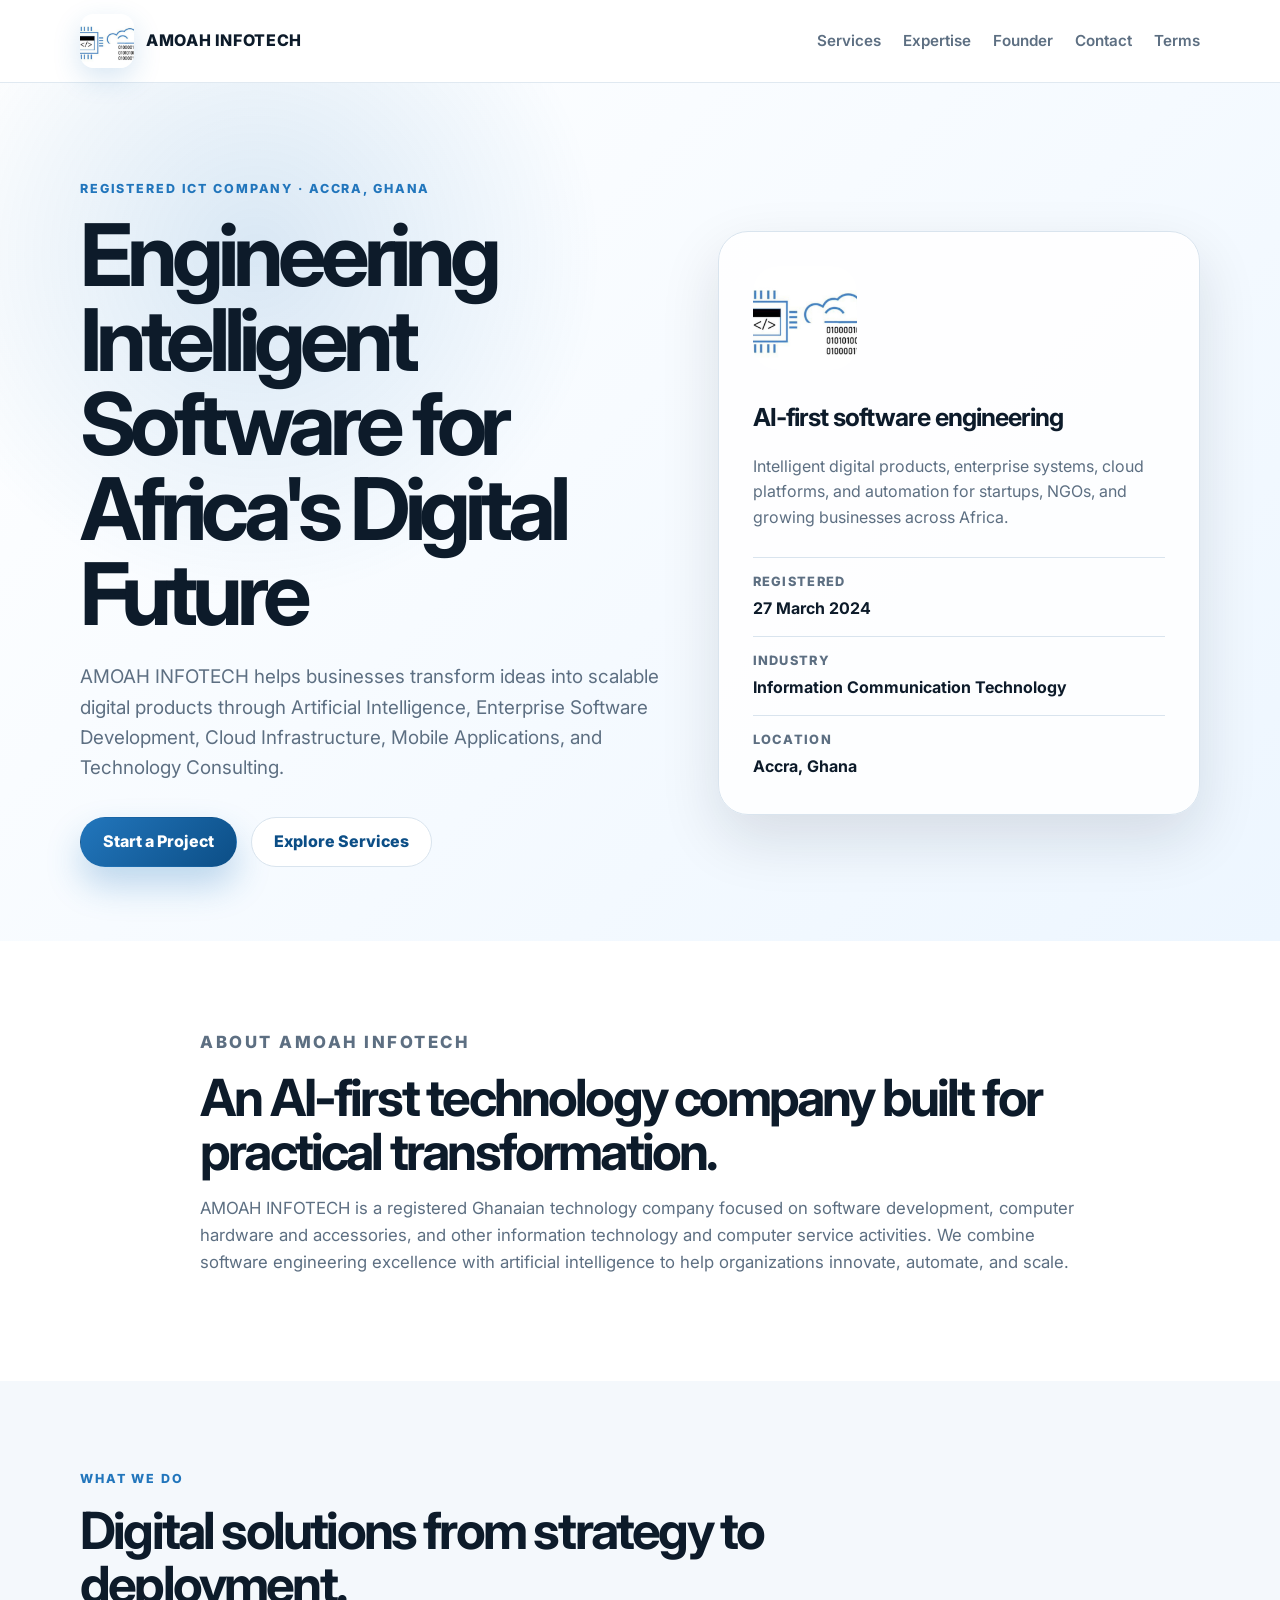
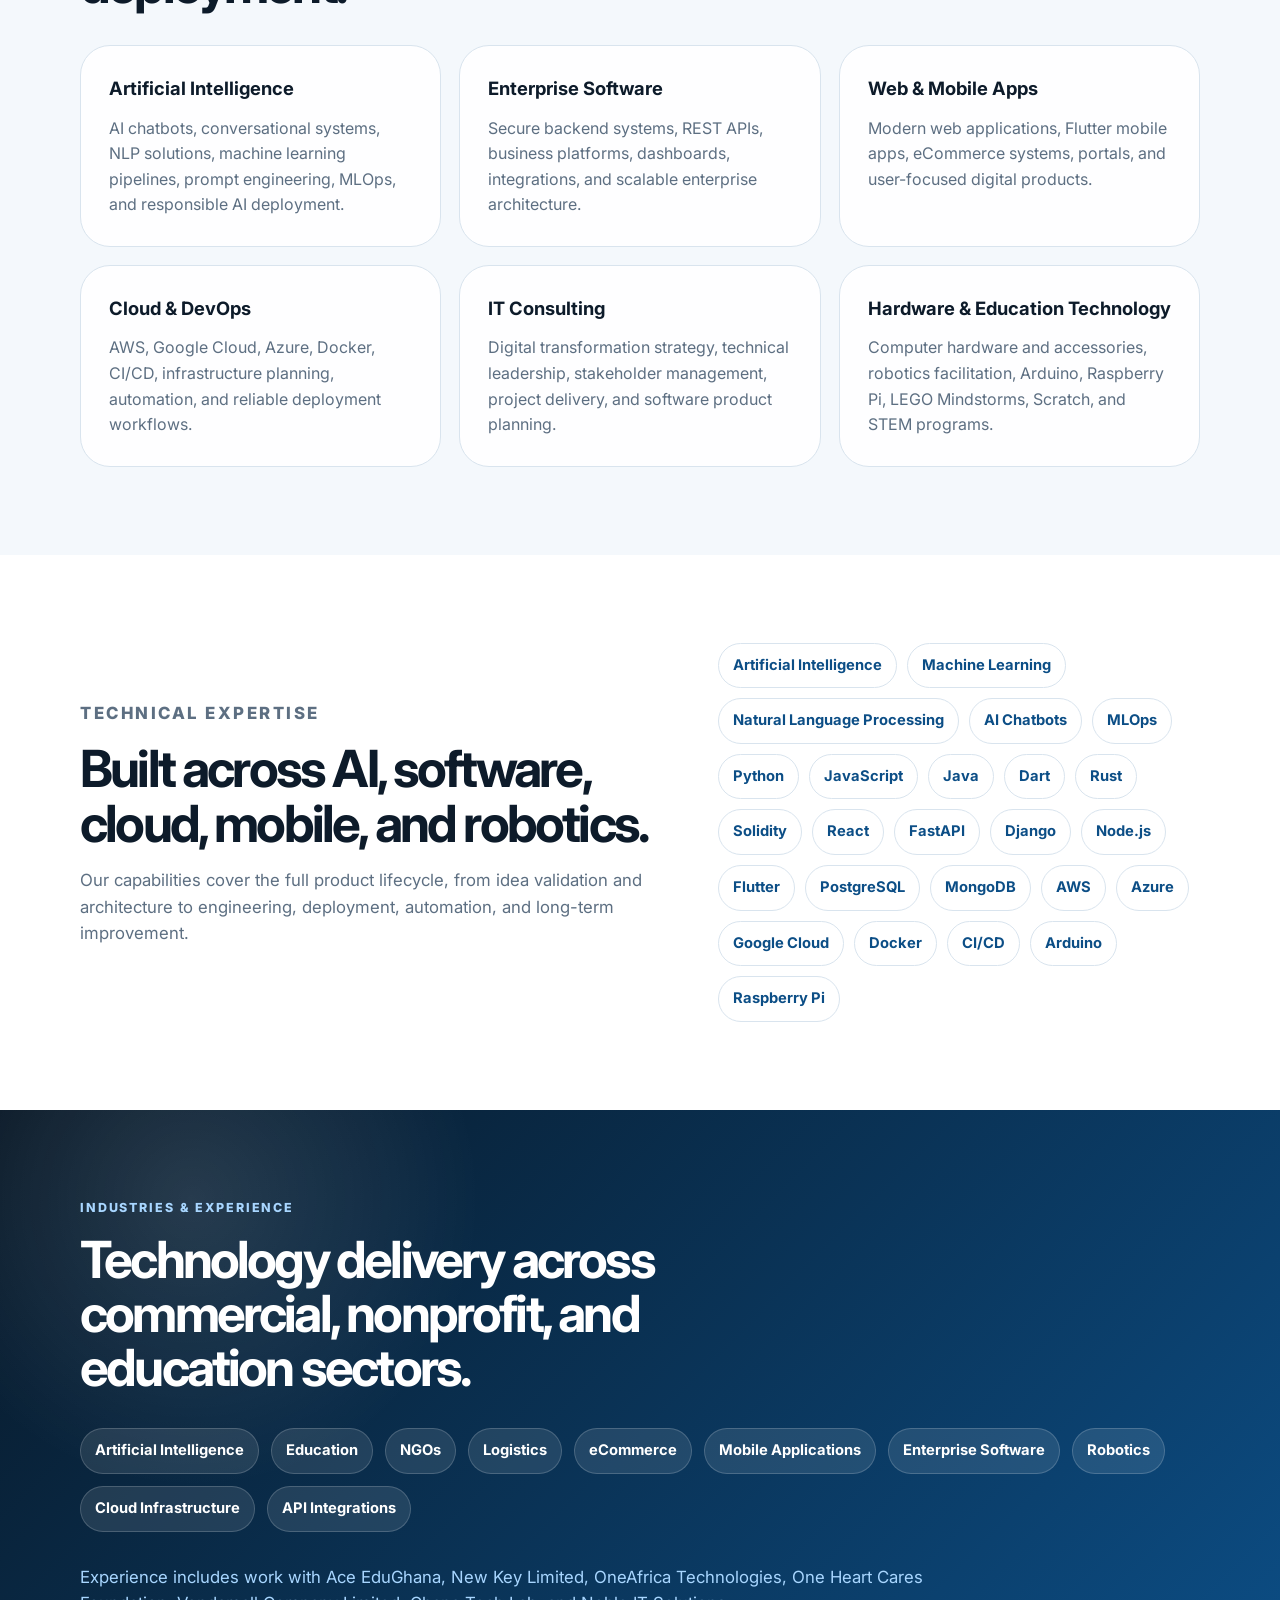
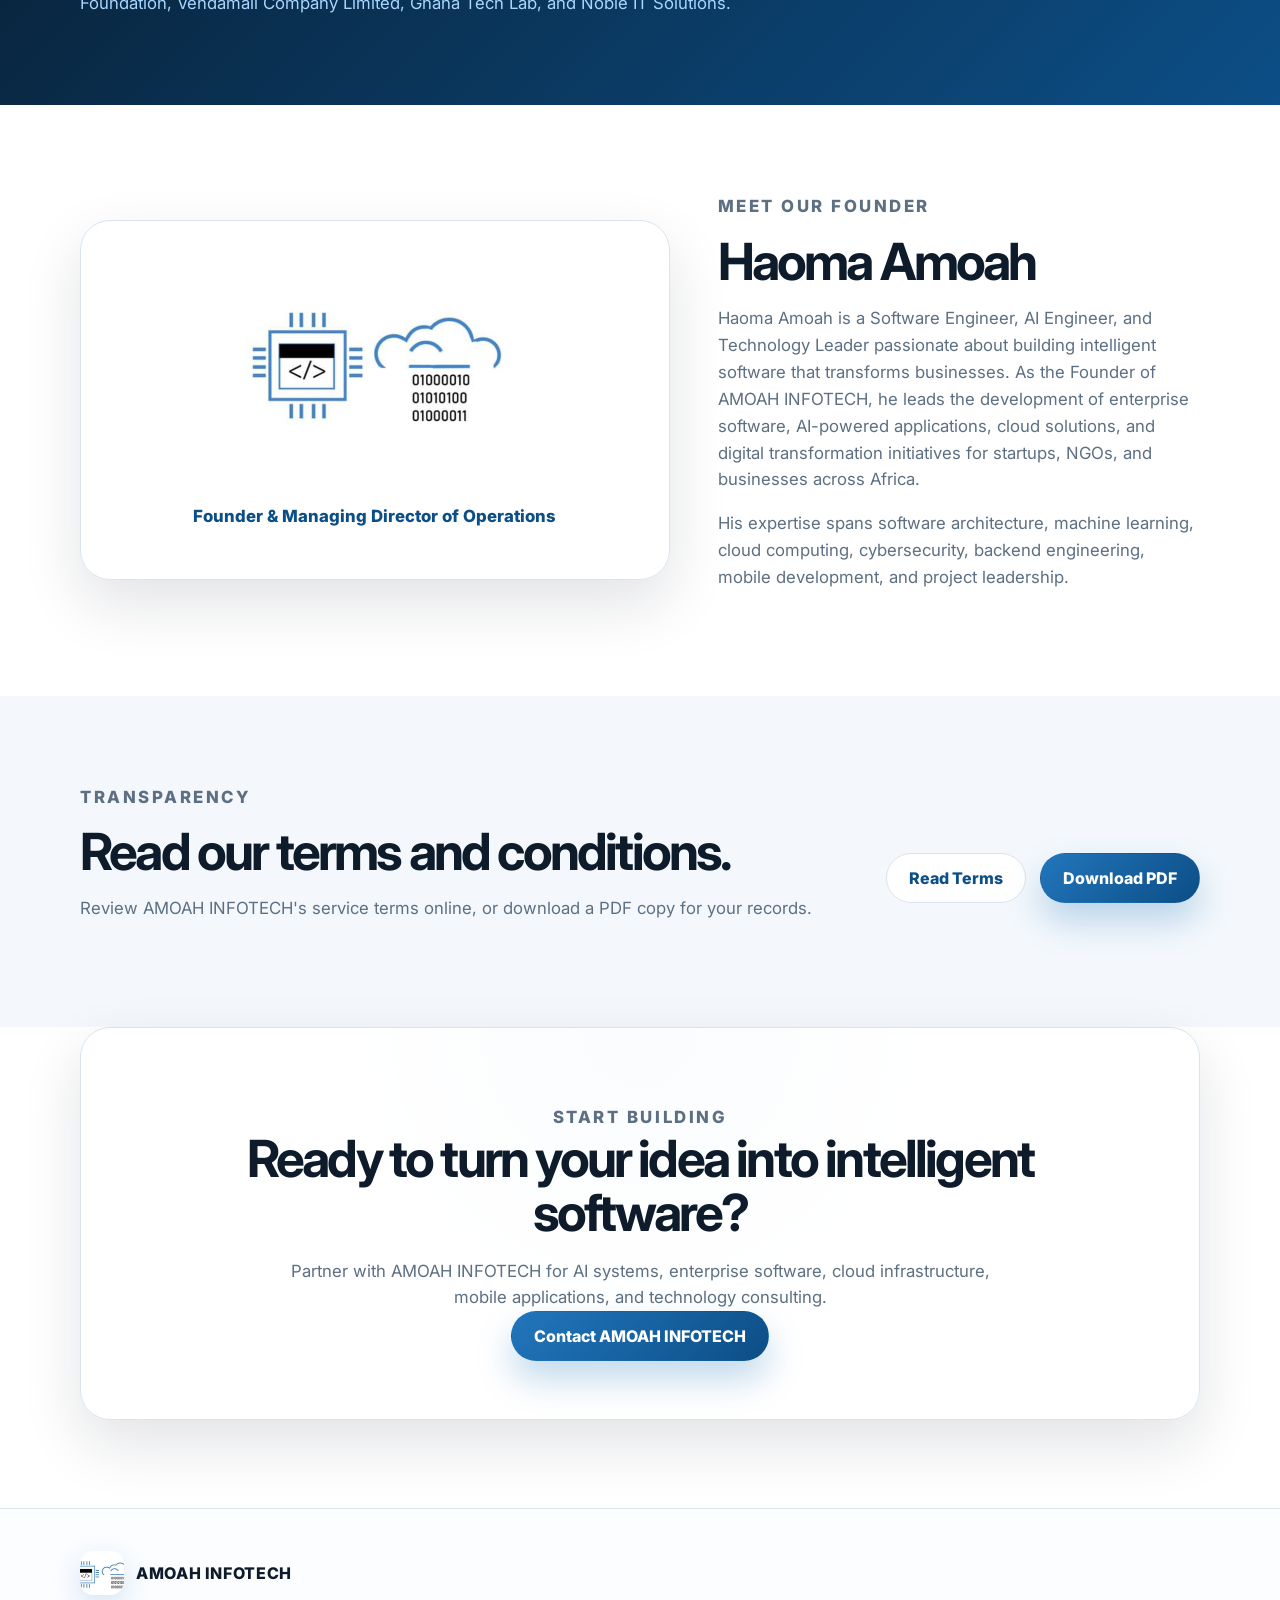
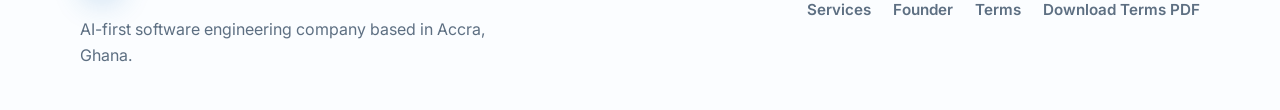
==== index.html @ 6fc9aa8a "Build AMOAH INFOTECH website Co-authored-by: Cursor <cursoragent@cursor.com>" ====
<!doctype html>
<html lang="en">
  <head>
    <meta charset="UTF-8" />
    <meta name="viewport" content="width=device-width, initial-scale=1.0" />
    <meta
      name="description"
      content="AMOAH INFOTECH is an AI-first software engineering company in Accra, Ghana, building intelligent software, cloud solutions, mobile apps, and automation systems."
    />
    <title>AMOAH INFOTECH | AI-First Software Engineering</title>
    <link rel="preconnect" href="https://fonts.googleapis.com" />
    <link rel="preconnect" href="https://fonts.gstatic.com" crossorigin />
    <link
      href="https://fonts.googleapis.com/css2?family=Inter:wght@400;500;600;700;800&display=swap"
      rel="stylesheet"
    />
    <link rel="stylesheet" href="styles.css" />
  </head>
  <body>
    <header class="site-header">
      <nav class="nav container" aria-label="Main navigation">
        <a class="brand" href="#top" aria-label="AMOAH INFOTECH home">
          <img src="assets/logo.png" alt="AMOAH INFOTECH logo" />
          <span>AMOAH INFOTECH</span>
        </a>
        <div class="nav-links">
          <a href="#services">Services</a>
          <a href="#expertise">Expertise</a>
          <a href="#founder">Founder</a>
          <a href="#contact">Contact</a>
          <a href="terms.html">Terms</a>
        </div>
      </nav>
    </header>

    <main id="top">
      <section class="hero">
        <div class="container hero-grid">
          <div class="hero-copy">
            <p class="eyebrow">Registered ICT Company · Accra, Ghana</p>
            <h1>Engineering Intelligent Software for Africa's Digital Future</h1>
            <p class="hero-text">
              AMOAH INFOTECH helps businesses transform ideas into scalable digital products through
              Artificial Intelligence, Enterprise Software Development, Cloud Infrastructure, Mobile
              Applications, and Technology Consulting.
            </p>
            <div class="hero-actions">
              <a class="btn primary" href="#contact">Start a Project</a>
              <a class="btn secondary" href="#services">Explore Services</a>
            </div>
          </div>
          <aside class="hero-card" aria-label="Company profile">
            <img src="assets/logo.png" alt="" />
            <h2>AI-first software engineering</h2>
            <p>
              Intelligent digital products, enterprise systems, cloud platforms, and automation for
              startups, NGOs, and growing businesses across Africa.
            </p>
            <dl>
              <div>
                <dt>Registered</dt>
                <dd>27 March 2024</dd>
              </div>
              <div>
                <dt>Industry</dt>
                <dd>Information Communication Technology</dd>
              </div>
              <div>
                <dt>Location</dt>
                <dd>Accra, Ghana</dd>
              </div>
            </dl>
          </aside>
        </div>
      </section>

      <section class="section">
        <div class="container intro">
          <p class="eyebrow">About AMOAH INFOTECH</p>
          <h2>An AI-first technology company built for practical transformation.</h2>
          <p>
            AMOAH INFOTECH is a registered Ghanaian technology company focused on software
            development, computer hardware and accessories, and other information technology and
            computer service activities. We combine software engineering excellence with artificial
            intelligence to help organizations innovate, automate, and scale.
          </p>
        </div>
      </section>

      <section class="section muted" id="services">
        <div class="container">
          <div class="section-heading">
            <p class="eyebrow">What We Do</p>
            <h2>Digital solutions from strategy to deployment.</h2>
          </div>
          <div class="cards">
            <article class="card">
              <h3>Artificial Intelligence</h3>
              <p>
                AI chatbots, conversational systems, NLP solutions, machine learning pipelines,
                prompt engineering, MLOps, and responsible AI deployment.
              </p>
            </article>
            <article class="card">
              <h3>Enterprise Software</h3>
              <p>
                Secure backend systems, REST APIs, business platforms, dashboards, integrations, and
                scalable enterprise architecture.
              </p>
            </article>
            <article class="card">
              <h3>Web & Mobile Apps</h3>
              <p>
                Modern web applications, Flutter mobile apps, eCommerce systems, portals, and
                user-focused digital products.
              </p>
            </article>
            <article class="card">
              <h3>Cloud & DevOps</h3>
              <p>
                AWS, Google Cloud, Azure, Docker, CI/CD, infrastructure planning, automation, and
                reliable deployment workflows.
              </p>
            </article>
            <article class="card">
              <h3>IT Consulting</h3>
              <p>
                Digital transformation strategy, technical leadership, stakeholder management,
                project delivery, and software product planning.
              </p>
            </article>
            <article class="card">
              <h3>Hardware & Education Technology</h3>
              <p>
                Computer hardware and accessories, robotics facilitation, Arduino, Raspberry Pi,
                LEGO Mindstorms, Scratch, and STEM programs.
              </p>
            </article>
          </div>
        </div>
      </section>

      <section class="section" id="expertise">
        <div class="container split">
          <div>
            <p class="eyebrow">Technical Expertise</p>
            <h2>Built across AI, software, cloud, mobile, and robotics.</h2>
            <p>
              Our capabilities cover the full product lifecycle, from idea validation and architecture
              to engineering, deployment, automation, and long-term improvement.
            </p>
          </div>
          <div class="tag-cloud" aria-label="Technical skills">
            <span>Artificial Intelligence</span>
            <span>Machine Learning</span>
            <span>Natural Language Processing</span>
            <span>AI Chatbots</span>
            <span>MLOps</span>
            <span>Python</span>
            <span>JavaScript</span>
            <span>Java</span>
            <span>Dart</span>
            <span>Rust</span>
            <span>Solidity</span>
            <span>React</span>
            <span>FastAPI</span>
            <span>Django</span>
            <span>Node.js</span>
            <span>Flutter</span>
            <span>PostgreSQL</span>
            <span>MongoDB</span>
            <span>AWS</span>
            <span>Azure</span>
            <span>Google Cloud</span>
            <span>Docker</span>
            <span>CI/CD</span>
            <span>Arduino</span>
            <span>Raspberry Pi</span>
          </div>
        </div>
      </section>

      <section class="section dark">
        <div class="container">
          <div class="section-heading">
            <p class="eyebrow">Industries & Experience</p>
            <h2>Technology delivery across commercial, nonprofit, and education sectors.</h2>
          </div>
          <div class="logo-grid" aria-label="Experience areas">
            <span>Artificial Intelligence</span>
            <span>Education</span>
            <span>NGOs</span>
            <span>Logistics</span>
            <span>eCommerce</span>
            <span>Mobile Applications</span>
            <span>Enterprise Software</span>
            <span>Robotics</span>
            <span>Cloud Infrastructure</span>
            <span>API Integrations</span>
          </div>
          <p class="credibility">
            Experience includes work with Ace EduGhana, New Key Limited, OneAfrica Technologies, One
            Heart Cares Foundation, Vendamall Company Limited, Ghana Tech Lab, and Noble IT Solutions.
          </p>
        </div>
      </section>

      <section class="section" id="founder">
        <div class="container founder">
          <div class="founder-card">
            <img src="assets/logo.png" alt="" />
            <p>Founder & Managing Director of Operations</p>
          </div>
          <div>
            <p class="eyebrow">Meet Our Founder</p>
            <h2>Haoma Amoah</h2>
            <p>
              Haoma Amoah is a Software Engineer, AI Engineer, and Technology Leader passionate about
              building intelligent software that transforms businesses. As the Founder of AMOAH
              INFOTECH, he leads the development of enterprise software, AI-powered applications,
              cloud solutions, and digital transformation initiatives for startups, NGOs, and
              businesses across Africa.
            </p>
            <p>
              His expertise spans software architecture, machine learning, cloud computing,
              cybersecurity, backend engineering, mobile development, and project leadership.
            </p>
          </div>
        </div>
      </section>

      <section class="section muted">
        <div class="container terms-cta">
          <div>
            <p class="eyebrow">Transparency</p>
            <h2>Read our terms and conditions.</h2>
            <p>
              Review AMOAH INFOTECH's service terms online, or download a PDF copy for your records.
            </p>
          </div>
          <div class="terms-actions">
            <a class="btn secondary" href="terms.html">Read Terms</a>
            <a class="btn primary" href="assets/terms-and-conditions.pdf" download>
              Download PDF
            </a>
          </div>
        </div>
      </section>

      <section class="section contact" id="contact">
        <div class="container contact-card">
          <p class="eyebrow">Start Building</p>
          <h2>Ready to turn your idea into intelligent software?</h2>
          <p>
            Partner with AMOAH INFOTECH for AI systems, enterprise software, cloud infrastructure,
            mobile applications, and technology consulting.
          </p>
          <a class="btn primary" href="mailto:info@amoahinfotech.com">Contact AMOAH INFOTECH</a>
        </div>
      </section>
    </main>

    <footer class="site-footer">
      <div class="container footer-grid">
        <div>
          <a class="brand footer-brand" href="#top">
            <img src="assets/logo.png" alt="" />
            <span>AMOAH INFOTECH</span>
          </a>
          <p>AI-first software engineering company based in Accra, Ghana.</p>
        </div>
        <div class="footer-links">
          <a href="#services">Services</a>
          <a href="#founder">Founder</a>
          <a href="terms.html">Terms</a>
          <a href="assets/terms-and-conditions.pdf" download>Download Terms PDF</a>
        </div>
      </div>
    </footer>
  </body>
</html>
---- styles.css ----
:root {
  --blue: #2276bc;
  --blue-dark: #0c4e86;
  --ink: #0d1b2a;
  --muted: #5d6f82;
  --line: #d9e4ee;
  --surface: #f4f8fc;
  --white: #ffffff;
  --shadow: 0 24px 60px rgba(13, 27, 42, 0.12);
}

* {
  box-sizing: border-box;
}

html {
  scroll-behavior: smooth;
}

body {
  margin: 0;
  color: var(--ink);
  background: var(--white);
  font-family: "Inter", Arial, sans-serif;
  line-height: 1.6;
}

a {
  color: inherit;
  text-decoration: none;
}

img {
  display: block;
  max-width: 100%;
}

.container {
  width: min(1120px, calc(100% - 40px));
  margin: 0 auto;
}

.site-header {
  position: sticky;
  top: 0;
  z-index: 20;
  border-bottom: 1px solid rgba(217, 228, 238, 0.8);
  background: rgba(255, 255, 255, 0.92);
  backdrop-filter: blur(16px);
}

.nav {
  display: flex;
  align-items: center;
  justify-content: space-between;
  gap: 24px;
  min-height: 82px;
}

.brand {
  display: inline-flex;
  align-items: center;
  gap: 12px;
  font-weight: 800;
  letter-spacing: 0.04em;
}

.brand img {
  width: 54px;
  height: 54px;
  border-radius: 14px;
  object-fit: cover;
  box-shadow: 0 10px 28px rgba(34, 118, 188, 0.18);
}

.nav-links,
.footer-links {
  display: flex;
  align-items: center;
  gap: 22px;
  color: var(--muted);
  font-size: 0.95rem;
  font-weight: 600;
}

.nav-links a:hover,
.footer-links a:hover {
  color: var(--blue);
}

.hero {
  overflow: hidden;
  padding: 96px 0 74px;
  background:
    radial-gradient(circle at 20% 20%, rgba(34, 118, 188, 0.16), transparent 28%),
    linear-gradient(135deg, #ffffff 0%, #edf6ff 100%);
}

.hero-grid,
.split,
.founder,
.terms-cta,
.footer-grid {
  display: grid;
  align-items: center;
  gap: 48px;
}

.hero-grid,
.split,
.founder,
.footer-grid {
  grid-template-columns: 1.1fr 0.9fr;
}

.hero-copy h1,
.page-hero h1 {
  max-width: 780px;
  margin: 0;
  font-size: clamp(2.6rem, 7vw, 5.4rem);
  line-height: 0.98;
  letter-spacing: -0.07em;
}

.hero-text {
  max-width: 690px;
  margin: 26px 0 0;
  color: var(--muted);
  font-size: 1.18rem;
}

.eyebrow {
  margin: 0 0 14px;
  color: var(--blue);
  font-size: 0.78rem;
  font-weight: 800;
  letter-spacing: 0.15em;
  text-transform: uppercase;
}

.hero-actions,
.terms-actions,
.legal-download {
  display: flex;
  flex-wrap: wrap;
  gap: 14px;
  margin-top: 34px;
}

.btn {
  display: inline-flex;
  align-items: center;
  justify-content: center;
  min-height: 50px;
  border-radius: 999px;
  padding: 0 22px;
  border: 1px solid transparent;
  font-weight: 800;
  transition:
    transform 180ms ease,
    box-shadow 180ms ease,
    border-color 180ms ease;
}

.btn:hover {
  transform: translateY(-2px);
}

.btn.primary {
  color: var(--white);
  background: linear-gradient(135deg, var(--blue), var(--blue-dark));
  box-shadow: 0 18px 35px rgba(34, 118, 188, 0.28);
}

.btn.secondary {
  color: var(--blue-dark);
  border-color: var(--line);
  background: var(--white);
}

.hero-card,
.card,
.founder-card,
.contact-card {
  border: 1px solid var(--line);
  border-radius: 30px;
  background: rgba(255, 255, 255, 0.88);
  box-shadow: var(--shadow);
}

.hero-card {
  padding: 34px;
}

.hero-card img {
  width: 104px;
  height: 104px;
  margin-bottom: 28px;
  border-radius: 24px;
  object-fit: cover;
}

.hero-card h2 {
  margin: 0 0 12px;
  font-size: 1.55rem;
  letter-spacing: -0.04em;
}

.hero-card p,
.intro p,
.split p,
.founder p,
.terms-cta p,
.contact-card p,
.page-hero p {
  color: var(--muted);
}

.hero-card dl {
  display: grid;
  gap: 14px;
  margin: 26px 0 0;
}

.hero-card dl div {
  padding-top: 14px;
  border-top: 1px solid var(--line);
}

.hero-card dt {
  color: var(--muted);
  font-size: 0.8rem;
  font-weight: 800;
  letter-spacing: 0.1em;
  text-transform: uppercase;
}

.hero-card dd {
  margin: 4px 0 0;
  font-weight: 700;
}

.section {
  padding: 88px 0;
}

.muted {
  background: var(--surface);
}

.intro {
  max-width: 880px;
}

.intro h2,
.section-heading h2,
.split h2,
.founder h2,
.terms-cta h2,
.contact-card h2 {
  margin: 0;
  font-size: clamp(2rem, 4vw, 3.2rem);
  line-height: 1.06;
  letter-spacing: -0.055em;
}

.intro p,
.split p,
.founder p,
.terms-cta p,
.contact-card p,
.page-hero p {
  font-size: 1.05rem;
}

.section-heading {
  max-width: 760px;
  margin-bottom: 34px;
}

.cards {
  display: grid;
  grid-template-columns: repeat(3, 1fr);
  gap: 18px;
}

.card {
  padding: 28px;
  box-shadow: none;
}

.card h3 {
  margin: 0 0 12px;
  font-size: 1.15rem;
}

.card p {
  margin: 0;
  color: var(--muted);
}

.tag-cloud {
  display: flex;
  flex-wrap: wrap;
  gap: 10px;
}

.tag-cloud span,
.logo-grid span {
  border: 1px solid var(--line);
  border-radius: 999px;
  padding: 10px 14px;
  background: var(--white);
  color: var(--blue-dark);
  font-weight: 700;
  font-size: 0.92rem;
}

.dark {
  color: var(--white);
  background:
    radial-gradient(circle at 15% 15%, rgba(255, 255, 255, 0.12), transparent 24%),
    linear-gradient(135deg, #081827, #0c4e86);
}

.dark .eyebrow,
.dark .credibility {
  color: #a8d6ff;
}

.dark .section-heading h2 {
  max-width: 900px;
}

.logo-grid {
  display: flex;
  flex-wrap: wrap;
  gap: 12px;
}

.logo-grid span {
  color: var(--white);
  border-color: rgba(255, 255, 255, 0.18);
  background: rgba(255, 255, 255, 0.1);
}

.credibility {
  max-width: 860px;
  margin: 32px 0 0;
  font-size: 1.05rem;
}

.founder-card {
  min-height: 360px;
  display: grid;
  place-items: center;
  padding: 32px;
  text-align: center;
}

.founder-card img {
  width: min(260px, 70%);
  border-radius: 36px;
}

.founder-card p {
  margin: 20px 0 0;
  color: var(--blue-dark);
  font-weight: 800;
}

.terms-cta {
  grid-template-columns: 1fr auto;
}

.contact {
  padding-top: 0;
}

.contact-card {
  padding: 58px;
  text-align: center;
  background:
    linear-gradient(rgba(255, 255, 255, 0.9), rgba(255, 255, 255, 0.9)),
    radial-gradient(circle at 50% 0%, rgba(34, 118, 188, 0.24), transparent 44%);
}

.contact-card p {
  max-width: 720px;
  margin: 18px auto 0;
}

.site-footer {
  padding: 42px 0;
  border-top: 1px solid var(--line);
  background: #fbfdff;
}

.footer-brand img {
  width: 44px;
  height: 44px;
}

.site-footer p {
  max-width: 430px;
  margin: 14px 0 0;
  color: var(--muted);
}

.footer-links {
  justify-content: flex-end;
  flex-wrap: wrap;
}

.page-hero {
  padding: 92px 0 58px;
  background:
    radial-gradient(circle at 20% 10%, rgba(34, 118, 188, 0.16), transparent 30%),
    linear-gradient(135deg, #ffffff 0%, #f0f7ff 100%);
}

.page-hero p {
  max-width: 760px;
  margin: 20px 0 0;
}

.legal {
  max-width: 860px;
}

.legal h2 {
  margin: 34px 0 10px;
  font-size: 1.35rem;
  letter-spacing: -0.02em;
}

.legal p {
  color: var(--muted);
}

@media (max-width: 900px) {
  .nav {
    align-items: flex-start;
    flex-direction: column;
    padding: 18px 0;
  }

  .nav-links {
    width: 100%;
    overflow-x: auto;
    padding-bottom: 6px;
  }

  .hero-grid,
  .split,
  .founder,
  .terms-cta,
  .footer-grid {
    grid-template-columns: 1fr;
  }

  .terms-actions,
  .footer-links {
    justify-content: flex-start;
  }

  .cards {
    grid-template-columns: repeat(2, 1fr);
  }
}

@media (max-width: 640px) {
  .container {
    width: min(100% - 28px, 1120px);
  }

  .hero {
    padding-top: 62px;
  }

  .section,
  .page-hero {
    padding: 62px 0;
  }

  .cards {
    grid-template-columns: 1fr;
  }

  .contact-card {
    padding: 34px 22px;
  }

  .brand span {
    font-size: 0.92rem;
  }
}
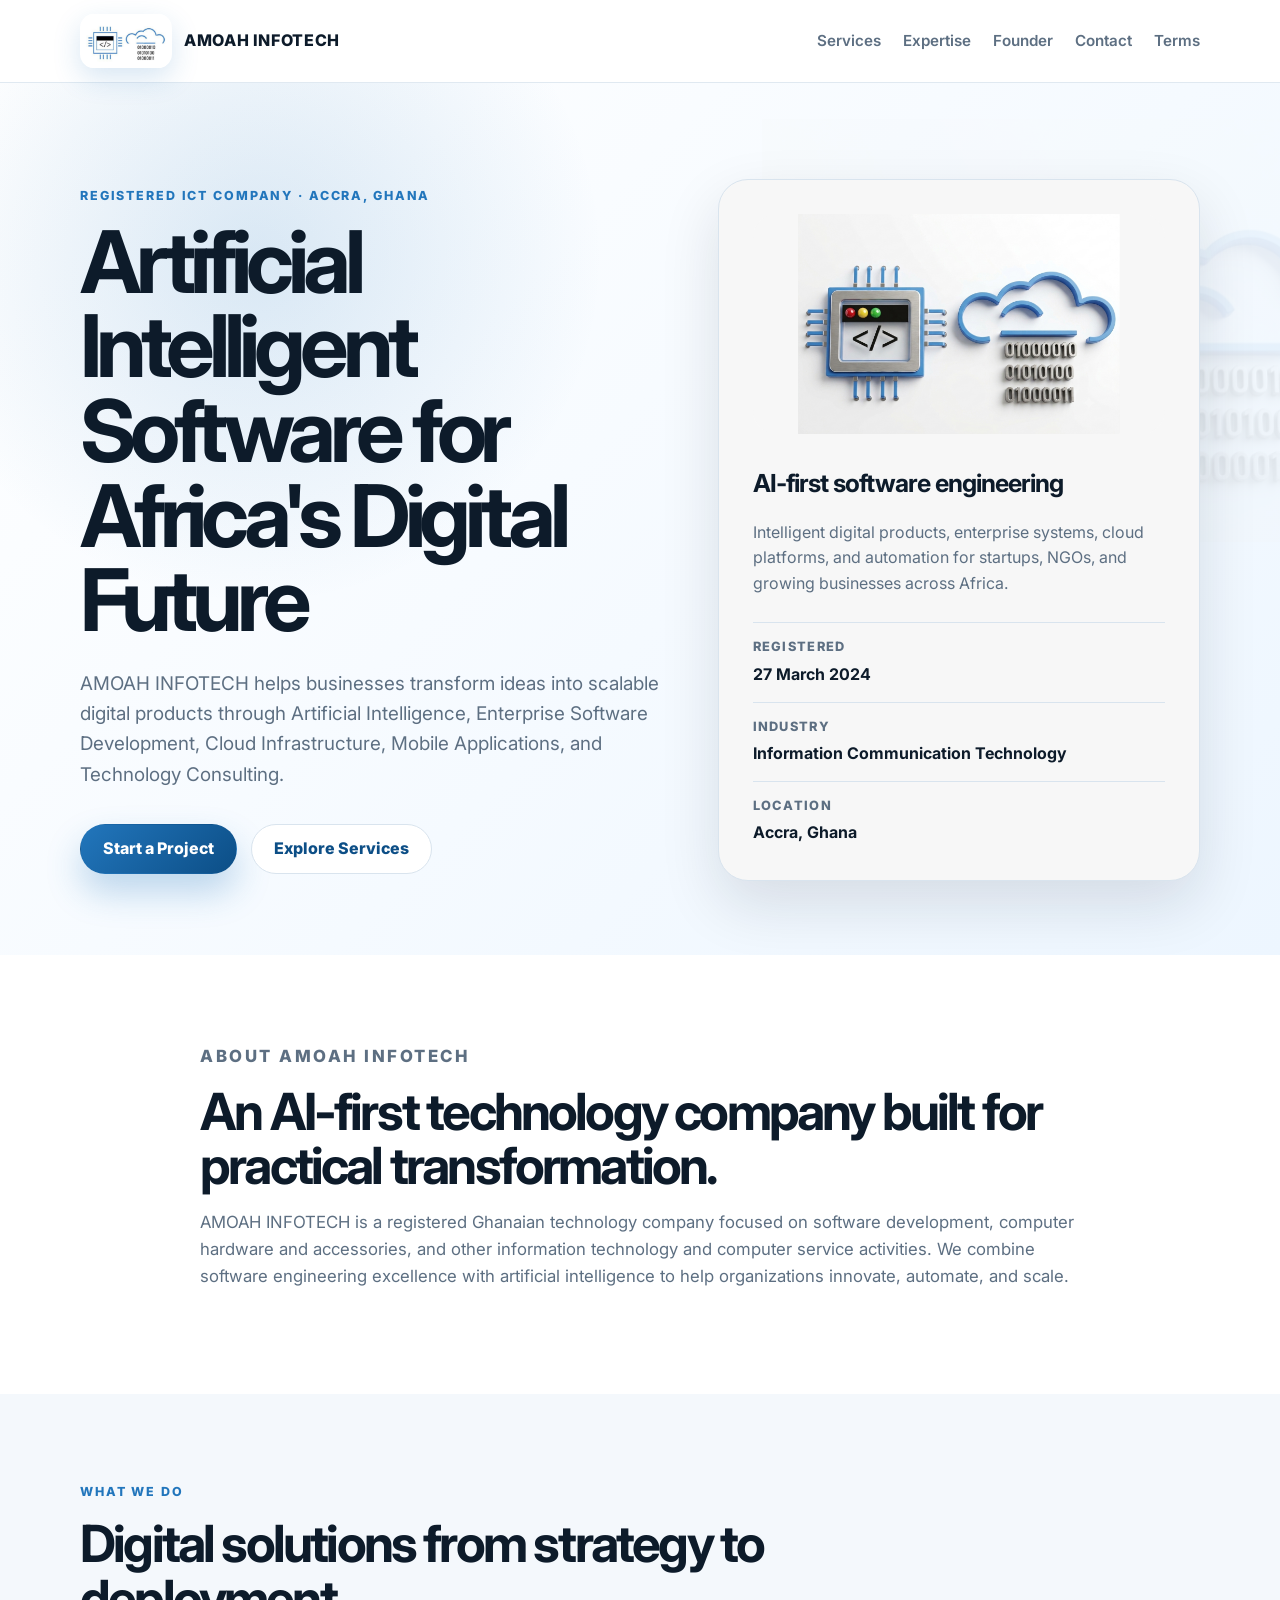
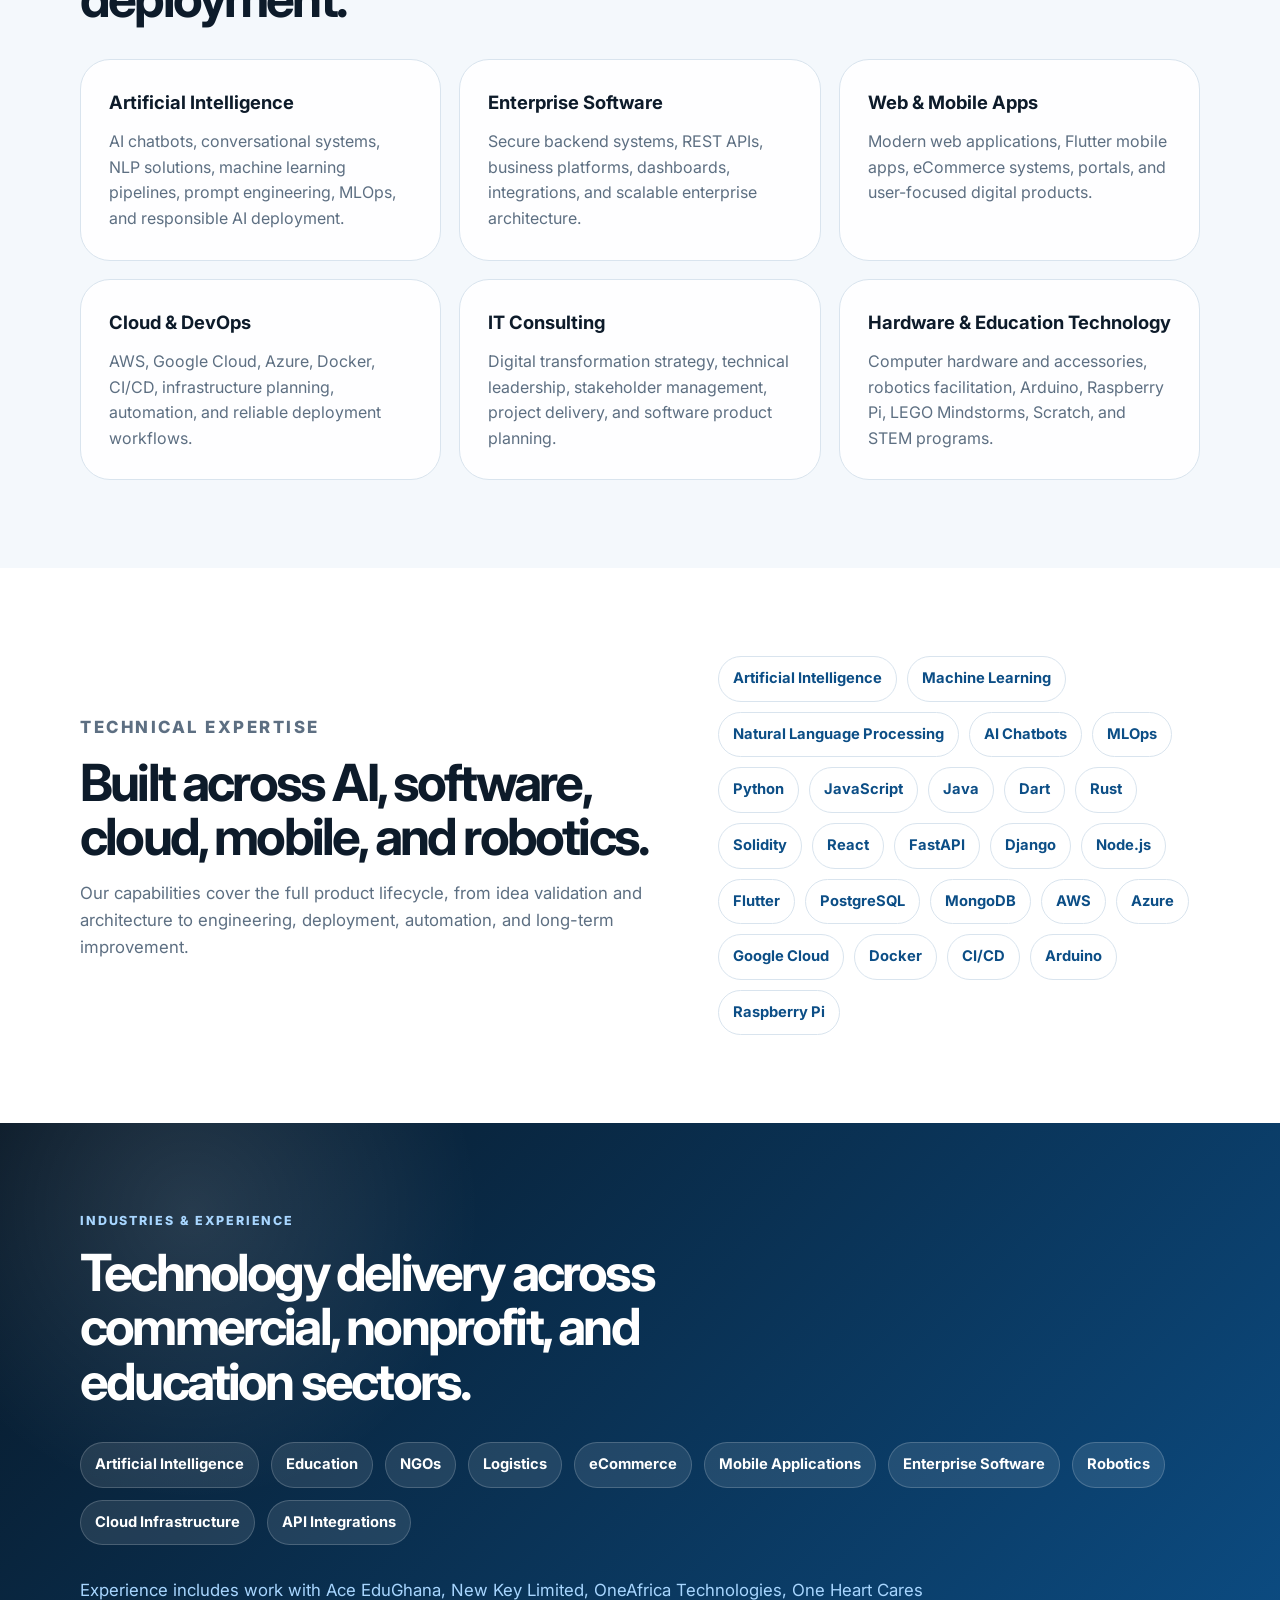
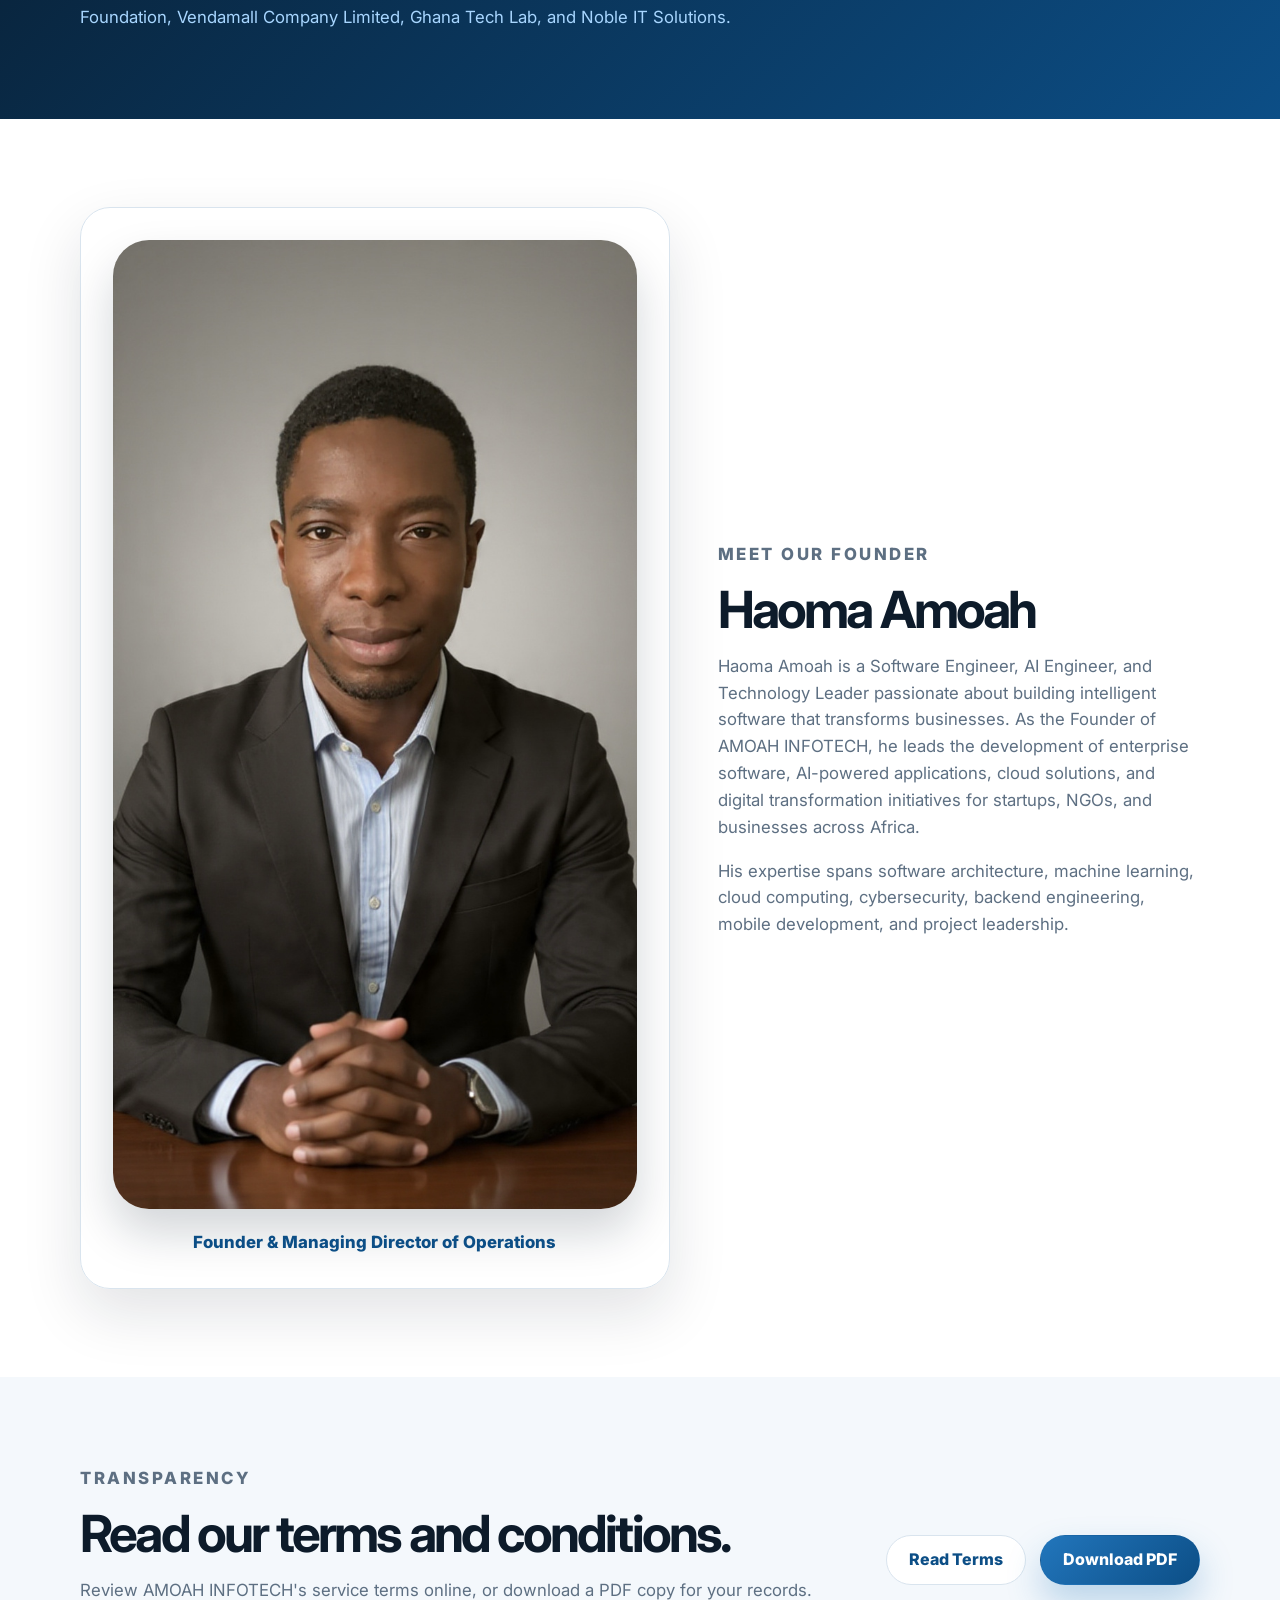
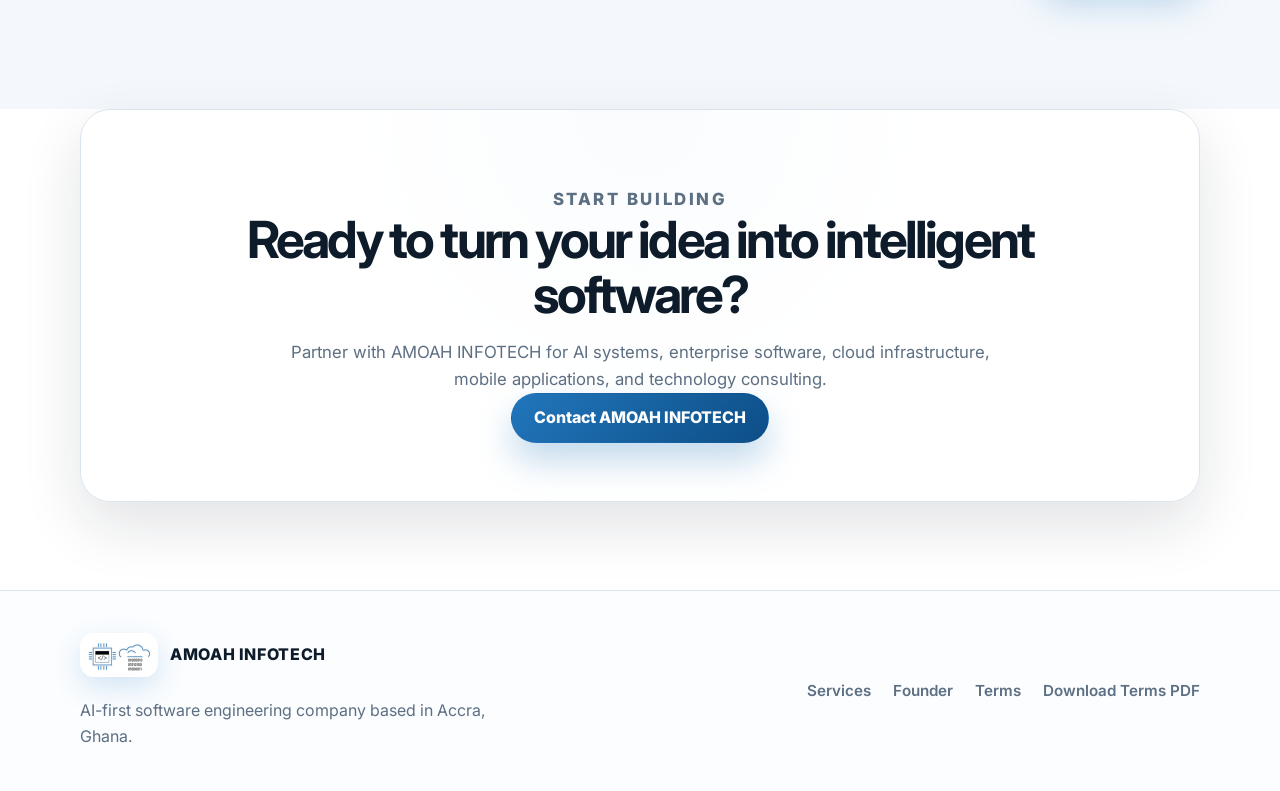
==== commit fb302848: "Add splash and founder imagery Co-authored-by: Cursor <cursoragent@cursor.com>" ====
--- a/index.html
+++ b/index.html
@@ -17,6 +17,10 @@
     <link rel="stylesheet" href="styles.css" />
   </head>
   <body>
+    <div class="splash-loader" aria-hidden="true">
+      <img src="assets/splash_logo.png" alt="" />
+    </div>
+
     <header class="site-header">
       <nav class="nav container" aria-label="Main navigation">
         <a class="brand" href="#top" aria-label="AMOAH INFOTECH home">
@@ -38,7 +42,7 @@
         <div class="container hero-grid">
           <div class="hero-copy">
             <p class="eyebrow">Registered ICT Company · Accra, Ghana</p>
-            <h1>Engineering Intelligent Software for Africa's Digital Future</h1>
+            <h1>Artificial Intelligent Software for Africa's Digital Future</h1>
             <p class="hero-text">
               AMOAH INFOTECH helps businesses transform ideas into scalable digital products through
               Artificial Intelligence, Enterprise Software Development, Cloud Infrastructure, Mobile
@@ -50,7 +54,7 @@
             </div>
           </div>
           <aside class="hero-card" aria-label="Company profile">
-            <img src="assets/logo.png" alt="" />
+            <img src="assets/splash_logo.png" alt="" />
             <h2>AI-first software engineering</h2>
             <p>
               Intelligent digital products, enterprise systems, cloud platforms, and automation for
@@ -208,7 +212,7 @@
       <section class="section" id="founder">
         <div class="container founder">
           <div class="founder-card">
-            <img src="assets/logo.png" alt="" />
+            <img src="assets/founder.png" alt="Haoma Amoah, Founder of AMOAH INFOTECH" />
             <p>Founder & Managing Director of Operations</p>
           </div>
           <div>
--- a/styles.css
+++ b/styles.css
@@ -23,6 +23,7 @@
   background: var(--white);
   font-family: "Inter", Arial, sans-serif;
   line-height: 1.6;
+  overflow-x: hidden;
 }
 
 a {
@@ -38,6 +39,51 @@
 .container {
   width: min(1120px, calc(100% - 40px));
   margin: 0 auto;
+}
+
+.splash-loader {
+  position: fixed;
+  inset: 0;
+  z-index: 999;
+  display: grid;
+  place-items: center;
+  background:
+    radial-gradient(circle at 50% 35%, rgba(34, 118, 188, 0.16), transparent 34%),
+    var(--white);
+  animation: splashExit 850ms ease 1450ms forwards;
+  pointer-events: none;
+}
+
+.splash-loader img {
+  width: min(440px, 76vw);
+  opacity: 0;
+  filter: drop-shadow(0 28px 54px rgba(34, 118, 188, 0.22));
+  animation: splashLogo 1400ms ease forwards;
+}
+
+@keyframes splashLogo {
+  0% {
+    opacity: 0;
+    transform: translateY(14px) scale(0.94);
+  }
+
+  45%,
+  80% {
+    opacity: 1;
+    transform: translateY(0) scale(1);
+  }
+
+  100% {
+    opacity: 0.94;
+    transform: translateY(0) scale(0.985);
+  }
+}
+
+@keyframes splashExit {
+  to {
+    opacity: 0;
+    visibility: hidden;
+  }
 }
 
 .site-header {
@@ -66,10 +112,11 @@
 }
 
 .brand img {
-  width: 54px;
+  width: 92px;
   height: 54px;
   border-radius: 14px;
-  object-fit: cover;
+  object-fit: contain;
+  background: var(--white);
   box-shadow: 0 10px 28px rgba(34, 118, 188, 0.18);
 }
 
@@ -89,11 +136,30 @@
 }
 
 .hero {
+  position: relative;
   overflow: hidden;
   padding: 96px 0 74px;
   background:
     radial-gradient(circle at 20% 20%, rgba(34, 118, 188, 0.16), transparent 28%),
     linear-gradient(135deg, #ffffff 0%, #edf6ff 100%);
+}
+
+.hero::before {
+  position: absolute;
+  top: 36px;
+  right: max(-120px, -8vw);
+  width: min(620px, 62vw);
+  aspect-ratio: 1242 / 848;
+  content: "";
+  background: url("assets/splash_logo.png") center / contain no-repeat;
+  opacity: 0.08;
+  filter: blur(0.2px) saturate(1.15);
+  pointer-events: none;
+}
+
+.hero-grid {
+  position: relative;
+  z-index: 1;
 }
 
 .hero-grid,
@@ -190,14 +256,16 @@
 
 .hero-card {
   padding: 34px;
+  background: #f7f7f7;
 }
 
 .hero-card img {
-  width: 104px;
-  height: 104px;
-  margin-bottom: 28px;
+  width: 100%;
+  height: 220px;
+  margin: 0 auto 30px;
   border-radius: 24px;
-  object-fit: cover;
+  object-fit: contain;
+  background: #f7f7f7;
 }
 
 .hero-card h2 {
@@ -359,8 +427,13 @@
 }
 
 .founder-card img {
-  width: min(260px, 70%);
+  width: 100%;
+  height: auto;
+  max-height: none;
   border-radius: 36px;
+  object-fit: contain;
+  object-position: center;
+  box-shadow: 0 24px 46px rgba(13, 27, 42, 0.18);
 }
 
 .founder-card p {
@@ -397,8 +470,9 @@
 }
 
 .footer-brand img {
-  width: 44px;
+  width: 78px;
   height: 44px;
+  object-fit: contain;
 }
 
 .site-footer p {
@@ -494,4 +568,16 @@
   .brand span {
     font-size: 0.92rem;
   }
-}
+
+  .founder-card img {
+    max-height: none;
+  }
+}
+
+@media (prefers-reduced-motion: reduce) {
+  .splash-loader,
+  .splash-loader img {
+    animation-duration: 1ms;
+    animation-delay: 0ms;
+  }
+}
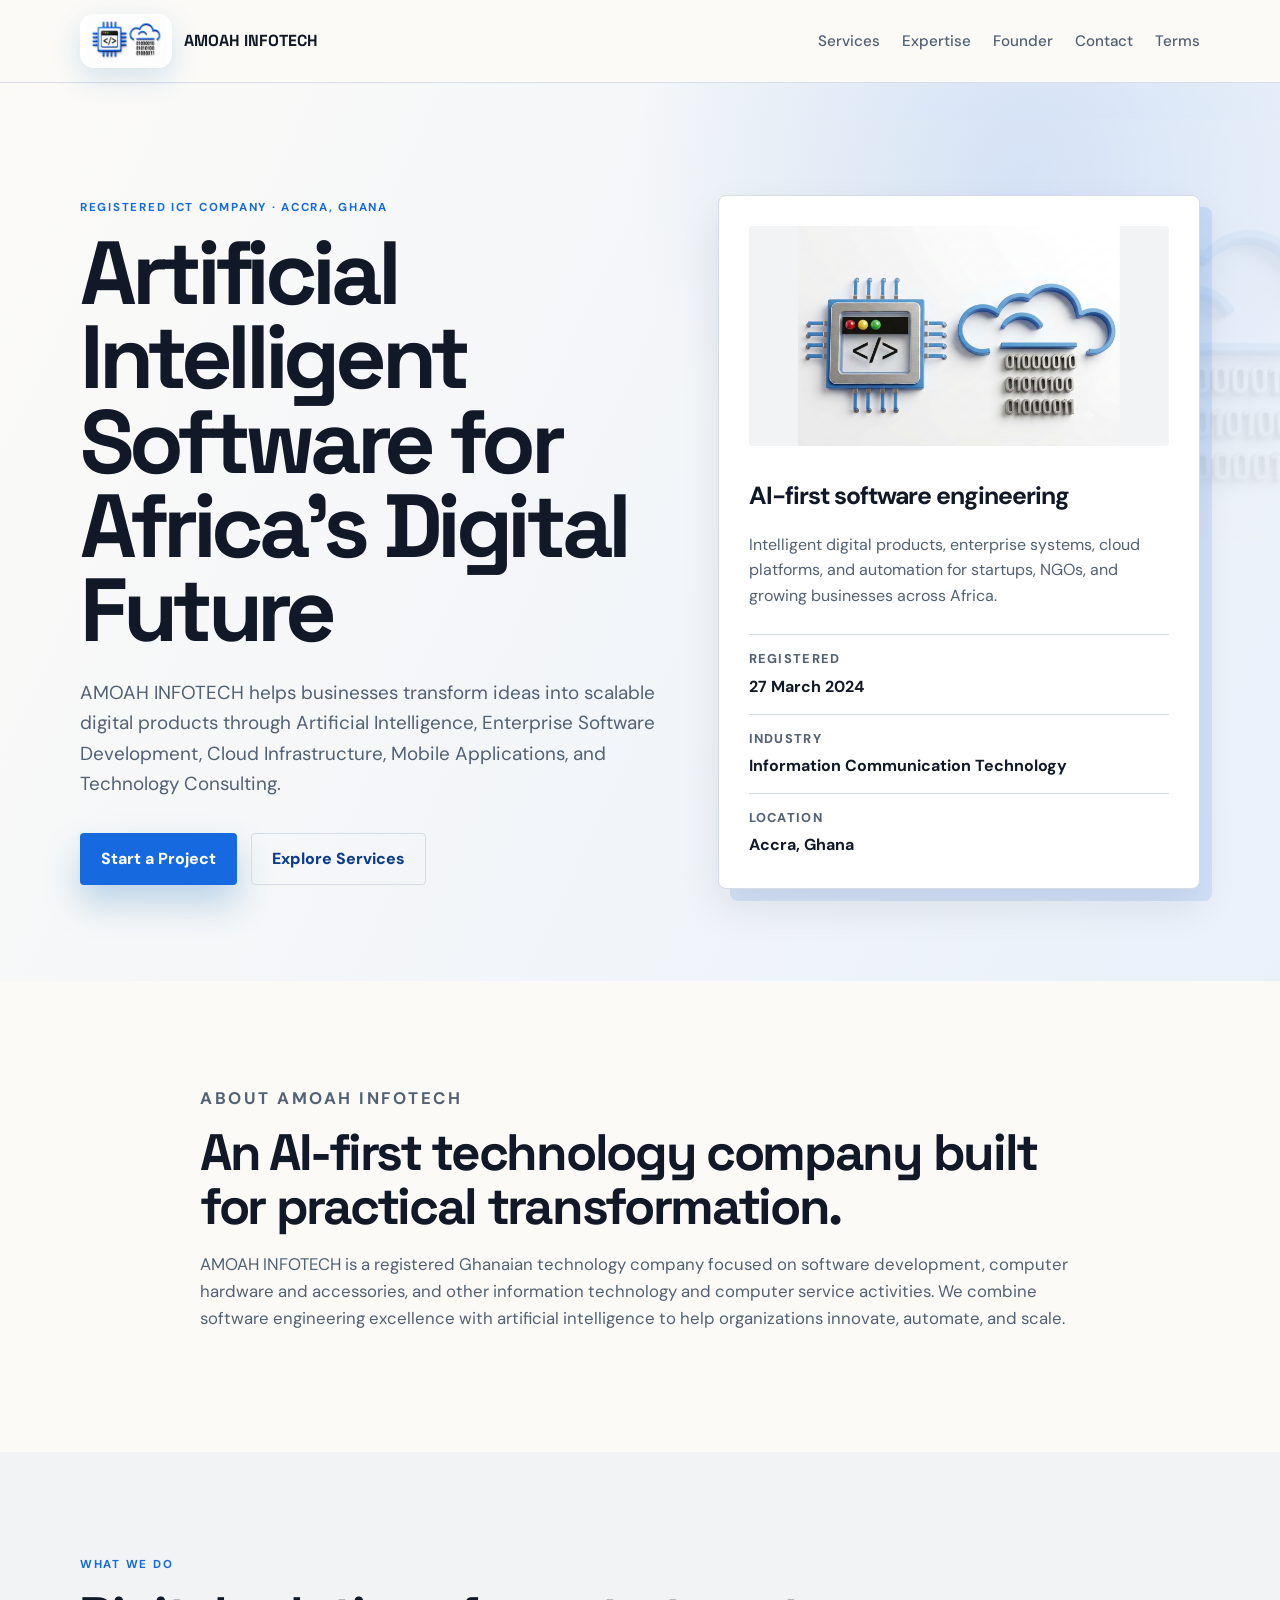
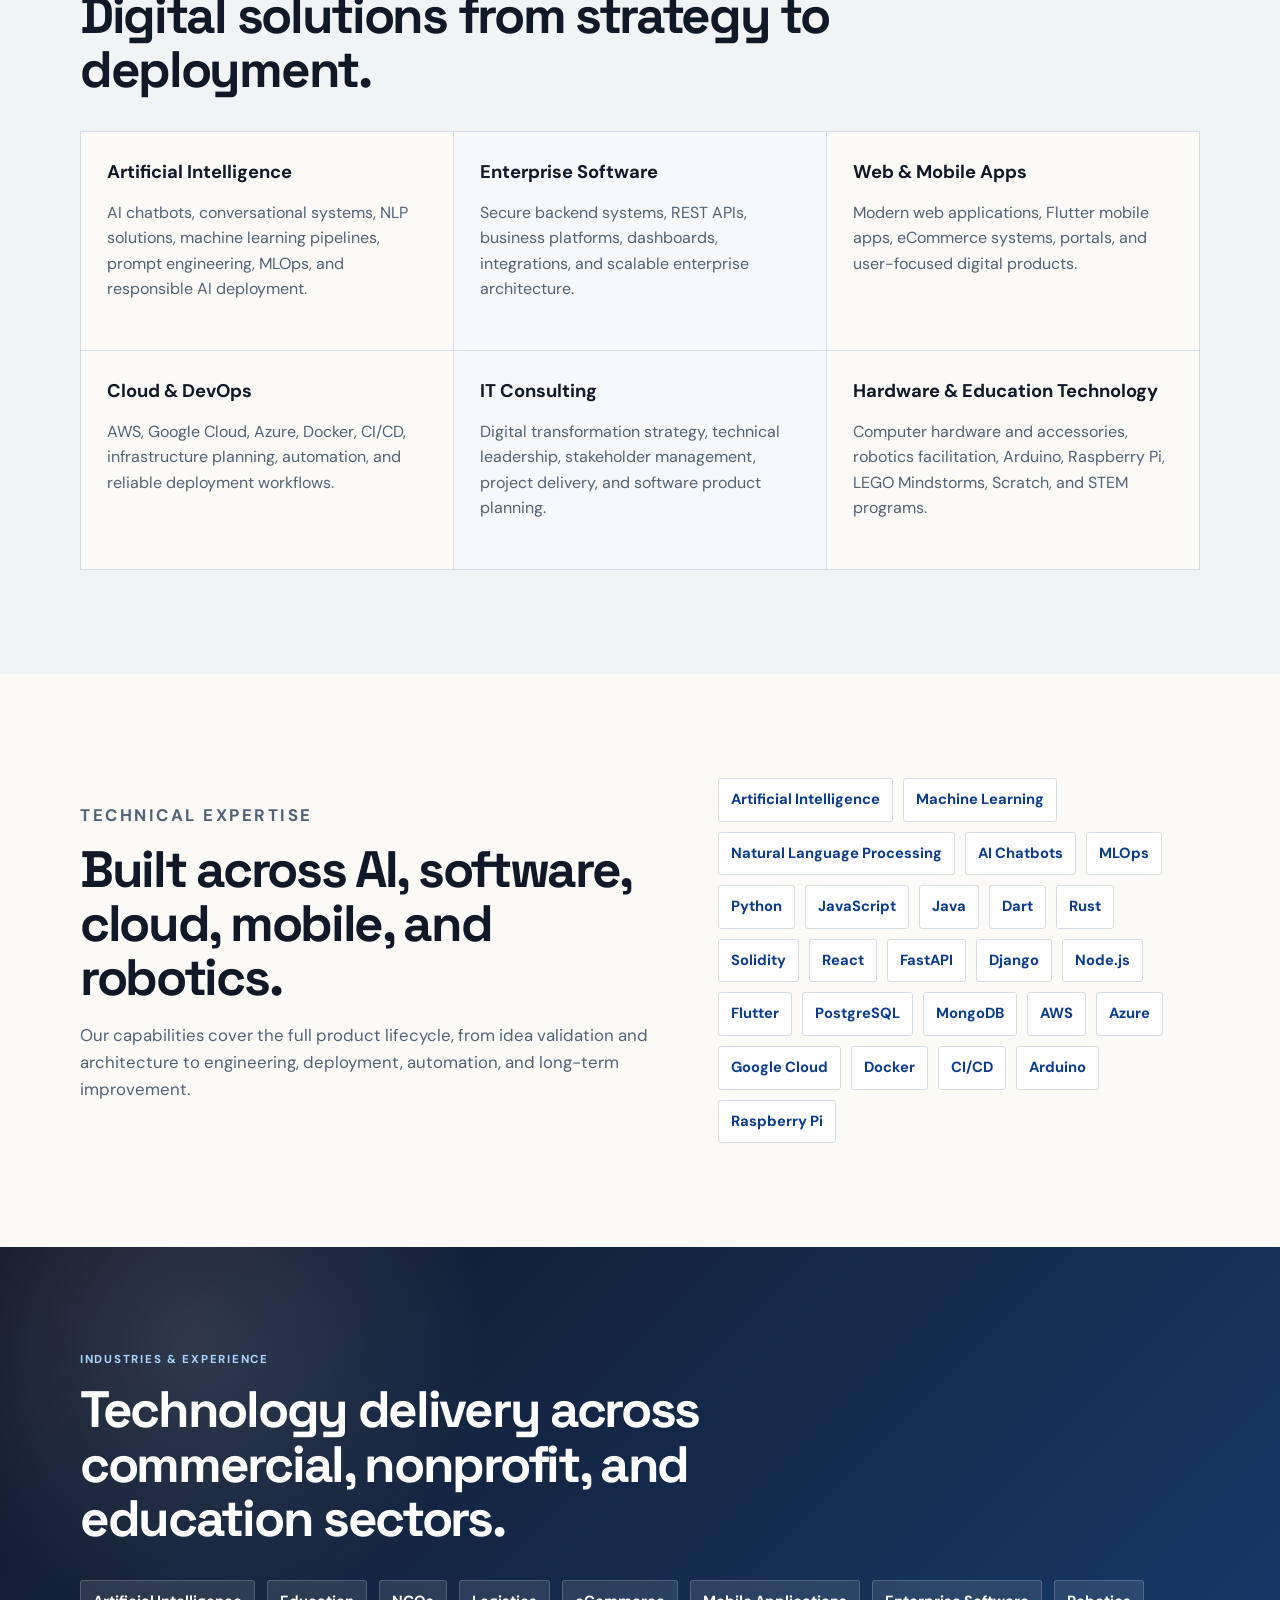
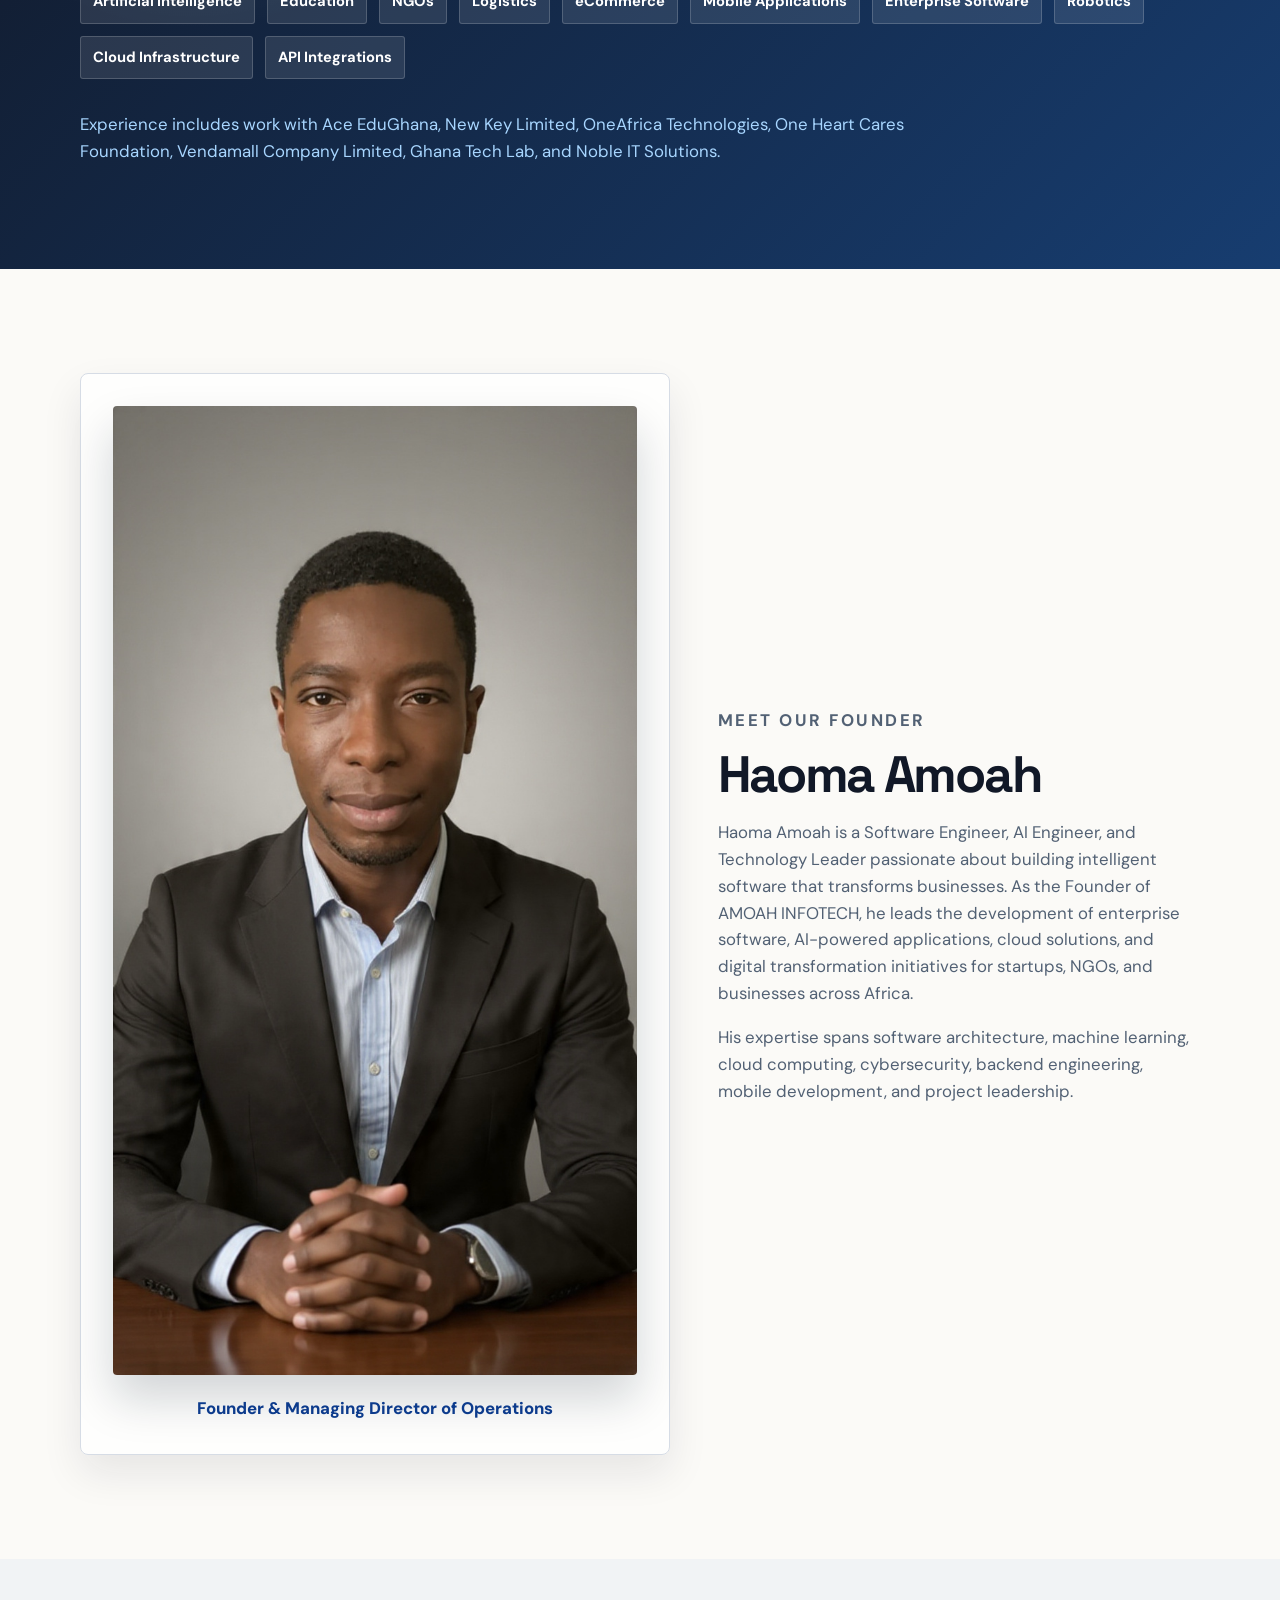
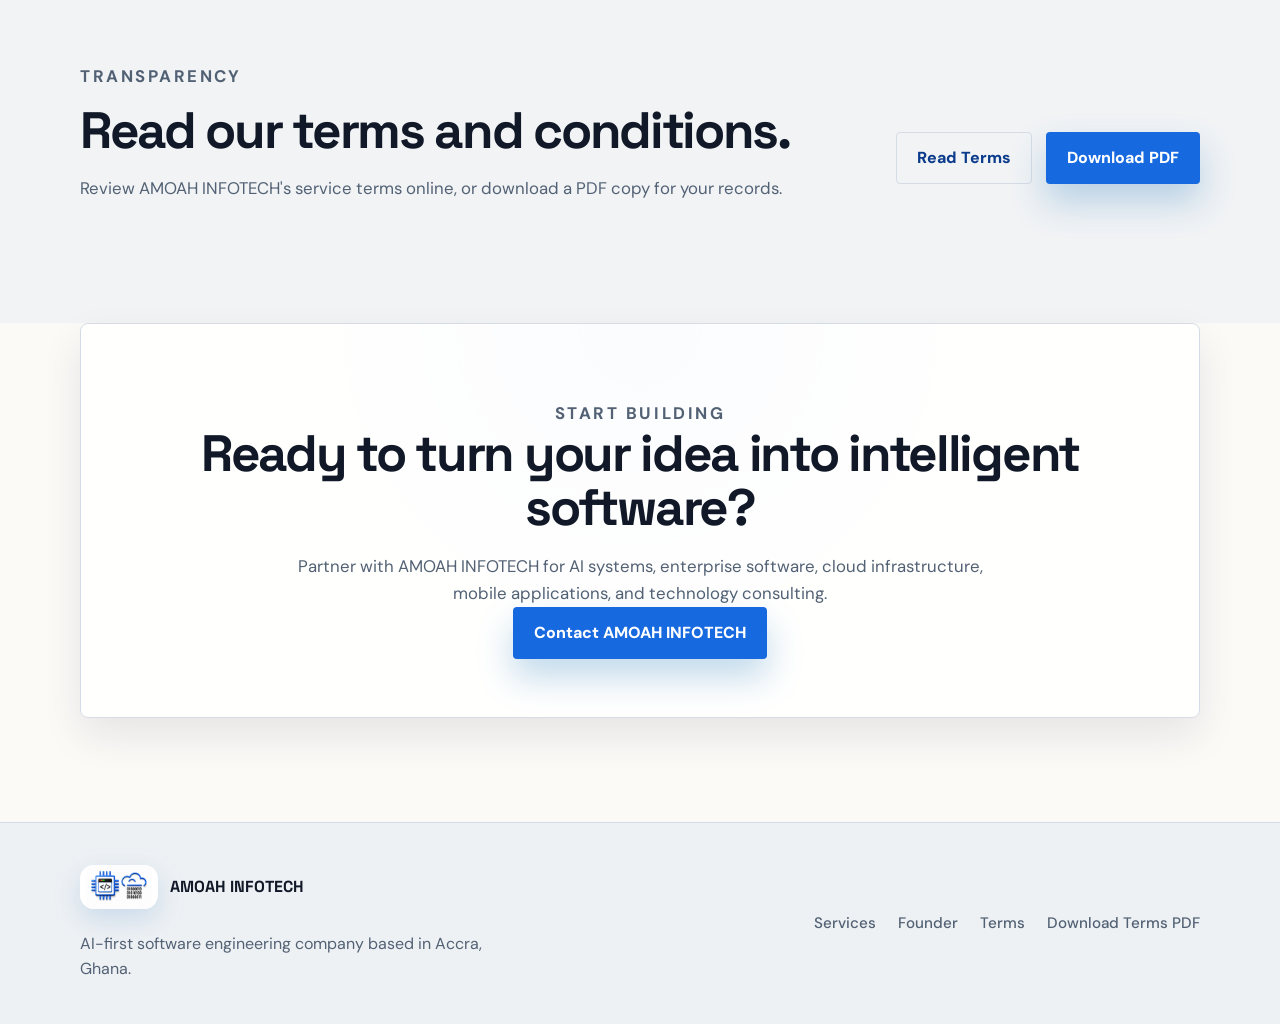
==== commit e2da334f: "Redesign site and install Impeccable" ====
--- a/index.html
+++ b/index.html
@@ -11,7 +11,7 @@
     <link rel="preconnect" href="https://fonts.googleapis.com" />
     <link rel="preconnect" href="https://fonts.gstatic.com" crossorigin />
     <link
-      href="https://fonts.googleapis.com/css2?family=Inter:wght@400;500;600;700;800&display=swap"
+      href="https://fonts.googleapis.com/css2?family=DM+Sans:wght@400;500;600;700&family=Space+Grotesk:wght@400;500;600;700&display=swap"
       rel="stylesheet"
     />
     <link rel="stylesheet" href="styles.css" />
--- a/styles.css
+++ b/styles.css
@@ -1,12 +1,13 @@
 :root {
-  --blue: #2276bc;
-  --blue-dark: #0c4e86;
-  --ink: #0d1b2a;
-  --muted: #5d6f82;
-  --line: #d9e4ee;
-  --surface: #f4f8fc;
+  --blue: #1769e0;
+  --blue-dark: #0c3b8c;
+  --ink: #111827;
+  --muted: #526174;
+  --line: #d6dce5;
+  --surface: #f1f3f5;
+  --paper: #fbfaf7;
   --white: #ffffff;
-  --shadow: 0 24px 60px rgba(13, 27, 42, 0.12);
+  --shadow: 0 18px 40px rgba(17, 24, 39, 0.09);
 }
 
 * {
@@ -20,8 +21,8 @@
 body {
   margin: 0;
   color: var(--ink);
-  background: var(--white);
-  font-family: "Inter", Arial, sans-serif;
+  background: var(--paper);
+  font-family: "DM Sans", sans-serif;
   line-height: 1.6;
   overflow-x: hidden;
 }
@@ -90,8 +91,8 @@
   position: sticky;
   top: 0;
   z-index: 20;
-  border-bottom: 1px solid rgba(217, 228, 238, 0.8);
-  background: rgba(255, 255, 255, 0.92);
+  border-bottom: 1px solid rgba(214, 220, 229, 0.92);
+  background: rgba(251, 250, 247, 0.94);
   backdrop-filter: blur(16px);
 }
 
@@ -107,8 +108,9 @@
   display: inline-flex;
   align-items: center;
   gap: 12px;
-  font-weight: 800;
-  letter-spacing: 0.04em;
+  font-family: "Space Grotesk", sans-serif;
+  font-weight: 700;
+  letter-spacing: 0;
 }
 
 .brand img {
@@ -127,7 +129,7 @@
   gap: 22px;
   color: var(--muted);
   font-size: 0.95rem;
-  font-weight: 600;
+  font-weight: 500;
 }
 
 .nav-links a:hover,
@@ -138,10 +140,10 @@
 .hero {
   position: relative;
   overflow: hidden;
-  padding: 96px 0 74px;
+  padding: 112px 0 92px;
   background:
-    radial-gradient(circle at 20% 20%, rgba(34, 118, 188, 0.16), transparent 28%),
-    linear-gradient(135deg, #ffffff 0%, #edf6ff 100%);
+    radial-gradient(circle at 80% 10%, rgba(23, 105, 224, 0.14), transparent 30%),
+    linear-gradient(115deg, var(--paper) 0%, #eaf1fb 100%);
 }
 
 .hero::before {
@@ -183,9 +185,10 @@
 .page-hero h1 {
   max-width: 780px;
   margin: 0;
-  font-size: clamp(2.6rem, 7vw, 5.4rem);
-  line-height: 0.98;
-  letter-spacing: -0.07em;
+  font-family: "Space Grotesk", sans-serif;
+  font-size: clamp(2.8rem, 7vw, 5.8rem);
+  line-height: 0.94;
+  letter-spacing: -0.06em;
 }
 
 .hero-text {
@@ -198,8 +201,8 @@
 .eyebrow {
   margin: 0 0 14px;
   color: var(--blue);
-  font-size: 0.78rem;
-  font-weight: 800;
+  font-size: 0.72rem;
+  font-weight: 700;
   letter-spacing: 0.15em;
   text-transform: uppercase;
 }
@@ -217,9 +220,9 @@
   display: inline-flex;
   align-items: center;
   justify-content: center;
-  min-height: 50px;
-  border-radius: 999px;
-  padding: 0 22px;
+  min-height: 52px;
+  border-radius: 4px;
+  padding: 0 20px;
   border: 1px solid transparent;
   font-weight: 800;
   transition:
@@ -234,14 +237,14 @@
 
 .btn.primary {
   color: var(--white);
-  background: linear-gradient(135deg, var(--blue), var(--blue-dark));
+  background: var(--blue);
   box-shadow: 0 18px 35px rgba(34, 118, 188, 0.28);
 }
 
 .btn.secondary {
   color: var(--blue-dark);
   border-color: var(--line);
-  background: var(--white);
+  background: transparent;
 }
 
 .hero-card,
@@ -249,23 +252,24 @@
 .founder-card,
 .contact-card {
   border: 1px solid var(--line);
-  border-radius: 30px;
-  background: rgba(255, 255, 255, 0.88);
+  border-radius: 8px;
+  background: rgba(255, 255, 255, 0.82);
   box-shadow: var(--shadow);
 }
 
 .hero-card {
-  padding: 34px;
-  background: #f7f7f7;
+  padding: 30px;
+  background: var(--white);
+  box-shadow: 12px 12px 0 rgba(23, 105, 224, 0.12), var(--shadow);
 }
 
 .hero-card img {
   width: 100%;
   height: 220px;
   margin: 0 auto 30px;
-  border-radius: 24px;
+  border-radius: 4px;
   object-fit: contain;
-  background: #f7f7f7;
+  background: var(--surface);
 }
 
 .hero-card h2 {
@@ -309,7 +313,7 @@
 }
 
 .section {
-  padding: 88px 0;
+  padding: 104px 0;
 }
 
 .muted {
@@ -329,7 +333,8 @@
   margin: 0;
   font-size: clamp(2rem, 4vw, 3.2rem);
   line-height: 1.06;
-  letter-spacing: -0.055em;
+  font-family: "Space Grotesk", sans-serif;
+  letter-spacing: -0.045em;
 }
 
 .intro p,
@@ -349,12 +354,22 @@
 .cards {
   display: grid;
   grid-template-columns: repeat(3, 1fr);
-  gap: 18px;
+  gap: 1px;
+  border: 1px solid var(--line);
+  background: var(--line);
 }
 
 .card {
-  padding: 28px;
+  min-height: 218px;
+  padding: 26px;
+  border: 0;
+  border-radius: 0;
+  background: var(--paper);
   box-shadow: none;
+}
+
+.card:nth-child(3n + 2) {
+  background: #f6f8fb;
 }
 
 .card h3 {
@@ -376,8 +391,8 @@
 .tag-cloud span,
 .logo-grid span {
   border: 1px solid var(--line);
-  border-radius: 999px;
-  padding: 10px 14px;
+  border-radius: 3px;
+  padding: 9px 12px;
   background: var(--white);
   color: var(--blue-dark);
   font-weight: 700;
@@ -388,7 +403,7 @@
   color: var(--white);
   background:
     radial-gradient(circle at 15% 15%, rgba(255, 255, 255, 0.12), transparent 24%),
-    linear-gradient(135deg, #081827, #0c4e86);
+    linear-gradient(135deg, #111827, #173d70);
 }
 
 .dark .eyebrow,
@@ -430,7 +445,7 @@
   width: 100%;
   height: auto;
   max-height: none;
-  border-radius: 36px;
+  border-radius: 4px;
   object-fit: contain;
   object-position: center;
   box-shadow: 0 24px 46px rgba(13, 27, 42, 0.18);
@@ -455,7 +470,7 @@
   text-align: center;
   background:
     linear-gradient(rgba(255, 255, 255, 0.9), rgba(255, 255, 255, 0.9)),
-    radial-gradient(circle at 50% 0%, rgba(34, 118, 188, 0.24), transparent 44%);
+    radial-gradient(circle at 50% 0%, rgba(23, 105, 224, 0.18), transparent 44%);
 }
 
 .contact-card p {
@@ -466,7 +481,7 @@
 .site-footer {
   padding: 42px 0;
   border-top: 1px solid var(--line);
-  background: #fbfdff;
+  background: #eef1f4;
 }
 
 .footer-brand img {
@@ -489,8 +504,8 @@
 .page-hero {
   padding: 92px 0 58px;
   background:
-    radial-gradient(circle at 20% 10%, rgba(34, 118, 188, 0.16), transparent 30%),
-    linear-gradient(135deg, #ffffff 0%, #f0f7ff 100%);
+    radial-gradient(circle at 20% 10%, rgba(23, 105, 224, 0.14), transparent 30%),
+    linear-gradient(135deg, var(--paper) 0%, #eaf1fb 100%);
 }
 
 .page-hero p {
